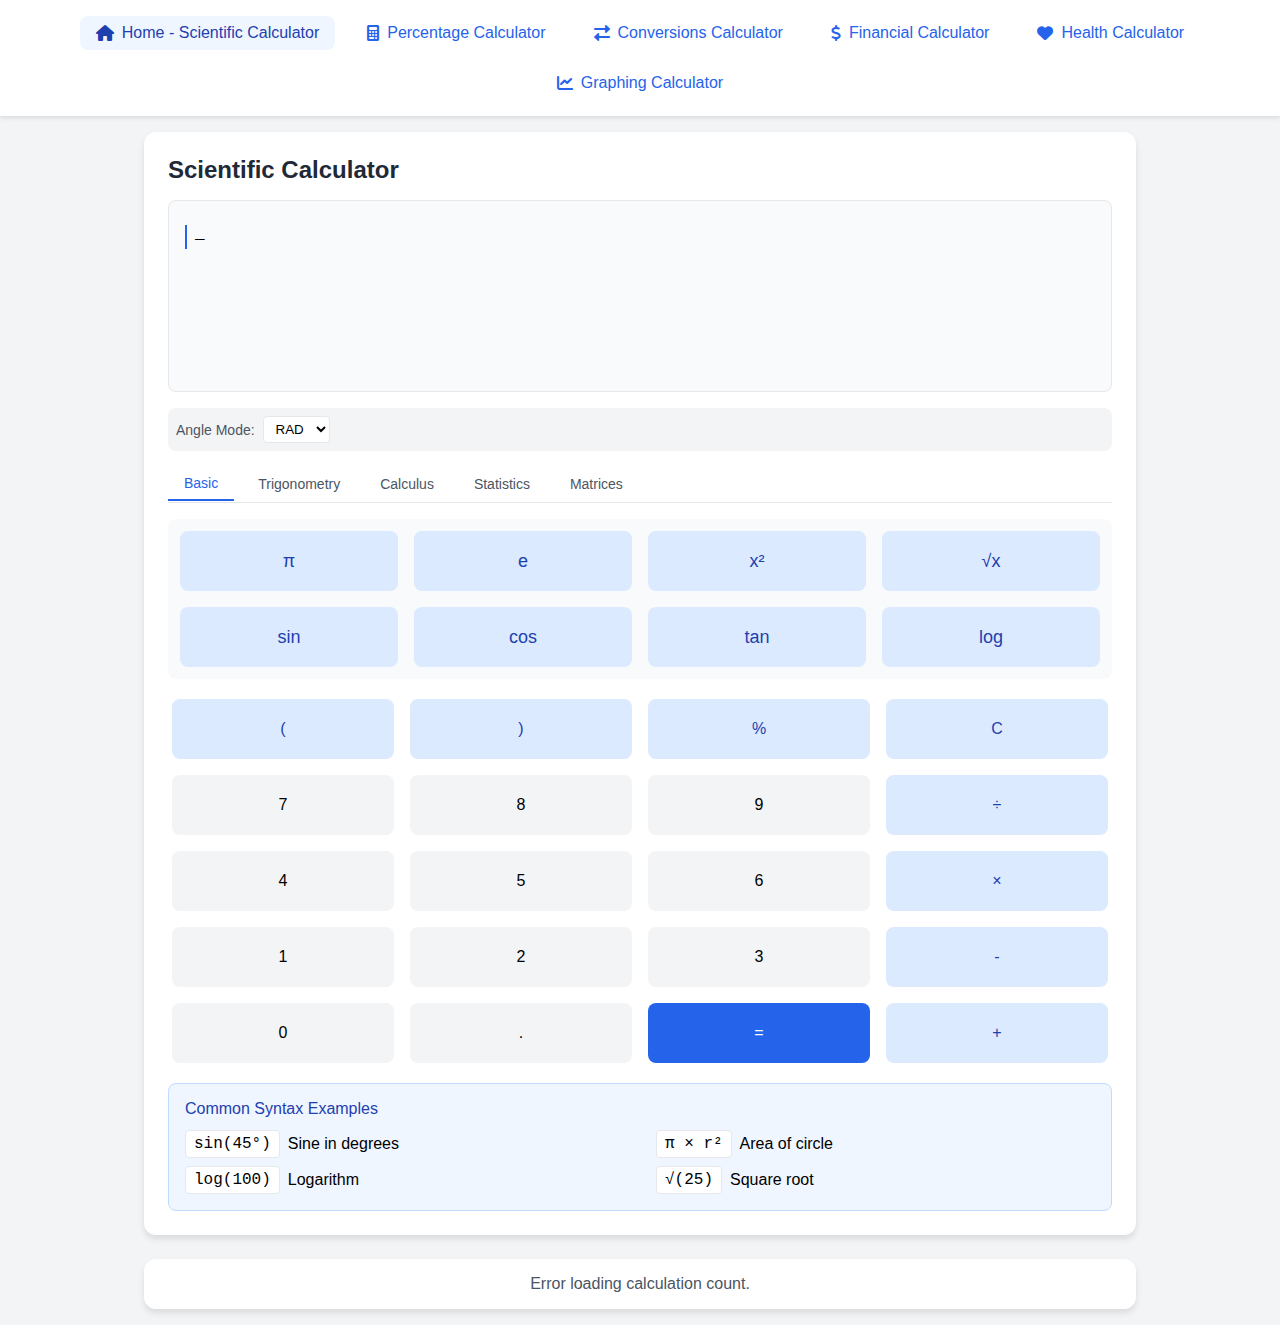
==== s3-files/index.html @ c3a4c053 "Update index.html" ====
<!--  index.html -->
<!DOCTYPE html>
<html lang="en">
<head>
    <meta charset="UTF-8">
    <meta name="viewport" content="width=device-width, initial-scale=1.0">
    <title>Scientific Calculator - XAI Project</title>
    <link rel="stylesheet" href="https://cdnjs.cloudflare.com/ajax/libs/font-awesome/6.0.0/css/all.min.css">
    <link rel="stylesheet" href="css/style.css">
</head>
<body>
    <!-- Top Navigation Bar -->
    <nav class="top-nav">
        <div class="nav-container">
            <a href="/" class="nav-link active">
                <i class="fas fa-home"></i>
                <span>Home - Scientific Calculator</span>
            </a>
            <a href="/PercentageCalculator" class="nav-link">
                <i class="fas fa-calculator"></i>
                <span>Percentage Calculator</span>
            </a>
            <a href="/ConversionsCalculator" class="nav-link">
                <i class="fas fa-exchange-alt"></i>
                <span>Conversions Calculator</span>
            </a>
            <a href="/FinancialCalculator" class="nav-link">
                <i class="fas fa-dollar-sign"></i>
                <span>Financial Calculator</span>
            </a>
            <a href="/HealthCalculator" class="nav-link">
                <i class="fas fa-heart"></i>
                <span>Health Calculator</span>
            </a>
            <a href="/GraphingCalculator" class="nav-link">
                <i class="fas fa-chart-line"></i>
                <span>Graphing Calculator</span>
            </a>
        </div>
    </nav>

    <!-- Main Content Area -->
    <main class="main-container">
        <div class="calculator-card">
            <h2 class="card-title">Scientific Calculator</h2>

            <!-- Calculator Display -->
            <div class="calculator-display">
                <div class="previous-calculations"></div>
                <div class="current-input">
                    <span class="cursor">_</span>
                </div>
            </div>

            <!-- Angle Mode Toggle -->
            <div class="angle-mode">
                <label>Angle Mode:</label>
                <select class="unit-select" id="angleMode">
                    <option value="rad">RAD</option>
                    <option value="deg">DEG</option>
                </select>
            </div>

            <!-- Function Categories -->
            <div class="function-tabs">
                <button class="tab-button active">Basic</button>
                <button class="tab-button">Trigonometry</button>
                <button class="tab-button">Calculus</button>
                <button class="tab-button">Statistics</button>
                <button class="tab-button">Matrices</button>
            </div>

            <!-- Scientific Functions -->
       <div class="scientific-functions">
                <button class="function-button">π</button>
                <button class="function-button">e</button>
                <button class="function-button">x²</button>
                <button class="function-button">√x</button>
                <button class="function-button">sin</button>
                <button class="function-button">cos</button>
                <button class="function-button">tan</button>
                <button class="function-button">log</button>
        </div>

            <!-- Calculator Buttons -->
            <div class="calculator-buttons">
            <button class="function-button">(</button>
            <button class="function-button">)</button>
            <button class="function-button">%</button>
            <button class="function-button" id="clear-btn">C</button>
            
            <button class="number-button">7</button>
            <button class="number-button">8</button>
            <button class="number-button">9</button>
            <button class="operator-button">÷</button>
            
            <button class="number-button">4</button>
            <button class="number-button">5</button>
            <button class="number-button">6</button>
            <button class="operator-button">×</button>
            
            <button class="number-button">1</button>
            <button class="number-button">2</button>
            <button class="number-button">3</button>
            <button class="operator-button">-</button>
            
            <button class="number-button">0</button>
            <button class="number-button">.</button>
            <button class="equals-button">=</button>
            <button class="operator-button">+</button>
            </div>

            <!-- Syntax Examples Panel -->
            <div class="syntax-panel">
                <h3 class="syntax-title">Common Syntax Examples</h3>
                <div class="syntax-grid">
                    <div class="syntax-item">
                        <code>sin(45°)</code>
                        <span>Sine in degrees</span>
                    </div>
                    <div class="syntax-item">
                        <code>π × r²</code>
                        <span>Area of circle</span>
                    </div>
                    <div class="syntax-item">
                        <code>log(100)</code>
                        <span>Logarithm</span>
                    </div>
                    <div class="syntax-item">
                        <code>√(25)</code>
                        <span>Square root</span>
                    </div>
                </div>
            </div>
        </div>

        <!-- Statistics Bar -->
        <div class="stats-bar">
            <div id="calculation-count">Loading total calculations...</div>
        </div>
    </main>

    <script src="js/script.js"></script>
    <script src="js/stats.js"></script>
</body>
</html>
---- s3-files/css/style.css ----
/* Base Reset */
* {
    margin: 0;
    padding: 0;
    box-sizing: border-box;
}

body {
    font-family: Arial, sans-serif;
    background-color: #f3f4f6;
    min-height: 100vh;
}

/* Navigation Styles */
.top-nav {
    background-color: white;
    box-shadow: 0 2px 4px rgba(0,0,0,0.1);
    padding: 1rem;
    width: 100%;
}

.nav-container {
    max-width: 1200px;
    margin: 0 auto;
    display: flex;
    justify-content: center;
    flex-wrap: wrap;
    gap: 1rem;
    padding: 0 1rem;
}

.nav-link {
    display: flex;
    align-items: center;
    gap: 0.5rem;
    padding: 0.5rem 1rem;
    color: #2563eb;
    text-decoration: none;
    border-radius: 0.5rem;
    transition: background-color 0.2s;
}

.nav-link:hover {
    background-color: #eff6ff;
}

.nav-link.active {
    background-color: #eff6ff;
    font-weight: 500;
    color: #1e40af;
}

/* Main Container */
.main-container {
    max-width: 1024px;
    margin: 1rem auto;
    padding: 0 1rem;
}

/* Calculator Card */
.calculator-card {
    background-color: white;
    border-radius: 0.75rem;
    box-shadow: 0 4px 6px rgba(0,0,0,0.1);
    padding: 1.5rem;
    margin-bottom: 1.5rem;
}

.card-title {
    font-size: 1.5rem;
    font-weight: 600;
    margin-bottom: 1rem;
    color: #1f2937;
}

/* Calculator Display */
.calculator-display {
    background-color: #f9fafb;
    border-radius: 0.5rem;
    padding: 1rem;
    height: 12rem;
    overflow-y: auto;
    font-family: 'Courier New', monospace;
    margin-bottom: 1rem;
    border: 1px solid #e5e7eb;
}

.previous-calculations {
    color: #4b5563;
    margin-bottom: 0.5rem;
}

.current-input {
    border-left: 2px solid #2563eb;
    padding-left: 0.5rem;
    margin-top: 0.5rem;
    min-height: 1.5rem;
}

/* Angle Mode Toggle */
.angle-mode {
    display: flex;
    align-items: center;
    gap: 0.5rem;
    margin-bottom: 1rem;
    padding: 0.5rem;
    background-color: #f3f4f6;
    border-radius: 0.5rem;
}

.angle-mode label {
    color: #4b5563;
    font-size: 0.875rem;
    font-weight: 500;
}

.unit-select {
    padding: 0.25rem 0.5rem;
    border: 1px solid #e5e7eb;
    border-radius: 0.25rem;
    background-color: white;
    cursor: pointer;
}

/* Function Tabs */
.function-tabs {
    display: flex;
    gap: 0.5rem;
    border-bottom: 1px solid #e5e7eb;
    margin-bottom: 1rem;
    overflow-x: auto;
    padding-bottom: 1px;
}

.tab-button {
    padding: 0.5rem 1rem;
    border: none;
    background: none;
    color: #4b5563;
    font-size: 0.875rem;
    cursor: pointer;
    transition: all 0.2s;
    white-space: nowrap;
}

.tab-button.active {
    color: #2563eb;
    border-bottom: 2px solid #2563eb;
}

.tab-button:hover {
    color: #2563eb;
}

/* Scientific Functions */
.scientific-functions {
    display: grid;
    grid-template-columns: repeat(4, 1fr);
    gap: 0.5rem;
    margin-bottom: 1rem;
    padding: 0.5rem;
    background-color: #f8fafc;
    border-radius: 0.5rem;
}

.scientific-functions button {
    padding: 1rem;
    border: none;
    border-radius: 0.5rem;
    background-color: #dbeafe;
    color: #1e40af;
    font-size: 1.125rem;
    font-weight: 500;
    cursor: pointer;
    transition: background-color 0.2s, transform 0.1s;
    min-width: 60px;
    height: 60px;
    display: flex;
    align-items: center;
    justify-content: center;
}

.scientific-functions button:hover {
    background-color: #bfdbfe;
    transform: translateY(-1px);
}

.scientific-functions button:active {
    transform: translateY(1px);
}

/* Calculator Buttons */
.calculator-buttons {
    display: grid;
    grid-template-columns: repeat(4, 1fr);
    gap: 0.5rem;
    margin-bottom: 1rem;
}

.calculator-buttons button {
    padding: 1rem;
    border: none;
    border-radius: 0.5rem;
    font-size: 1rem;
    cursor: pointer;
    transition: background-color 0.2s, transform 0.1s;
    height: 60px;
    display: flex;
    align-items: center;
    justify-content: center;
}

.calculator-buttons button:active {
    transform: scale(0.98);
}

.number-button {
    background-color: #f3f4f6;
    font-size: 1.25rem;
}

.number-button:hover {
    background-color: #e5e7eb;
}

.operator-button {
    background-color: #dbeafe;
    color: #1e40af;
    font-size: 1.5rem;
}

.operator-button:hover {
    background-color: #bfdbfe;
}

.equals-button {
    background-color: #2563eb;
    color: white;
    font-size: 1.5rem;
}

.equals-button:hover {
    background-color: #1d4ed8;
}

.function-button {
    background-color: #dbeafe;
    color: #1e40af;
}

.function-button:hover {
    background-color: #bfdbfe;
}

/* Syntax Panel */
.syntax-panel {
    background-color: #eff6ff;
    border: 1px solid #bfdbfe;
    border-radius: 0.5rem;
    padding: 1rem;
    margin-top: 1rem;
}

.syntax-title {
    color: #1e40af;
    font-size: 1rem;
    font-weight: 500;
    margin-bottom: 0.75rem;
}

.syntax-grid {
    display: grid;
    grid-template-columns: repeat(2, 1fr);
    gap: 0.5rem 2rem;
}

.syntax-item {
    display: flex;
    align-items: center;
    gap: 0.5rem;
}

.syntax-item code {
    background-color: white;
    padding: 0.25rem 0.5rem;
    border-radius: 0.25rem;
    font-family: 'Courier New', monospace;
    border: 1px solid #e5e7eb;
}

/* Statistics Bar */
.stats-bar {
    background-color: white;
    border-radius: 0.75rem;
    box-shadow: 0 4px 6px rgba(0,0,0,0.1);
    padding: 1rem;
    text-align: center;
    color: #4b5563;
}

/* Custom Scrollbar */
::-webkit-scrollbar {
    width: 8px;
    height: 8px;
}

::-webkit-scrollbar-track {
    background: #f1f1f1;
    border-radius: 4px;
}

::-webkit-scrollbar-thumb {
    background: #c1c1c1;
    border-radius: 4px;
}

::-webkit-scrollbar-thumb:hover {
    background: #a1a1a1;
}

/* Error States */
.error {
    color: #dc2626;
    background-color: #fee2e2;
    border: 1px solid #fecaca;
    padding: 0.5rem;
    border-radius: 0.5rem;
    margin-bottom: 0.5rem;
}

/* Loading State */
.loading {
    color: #2563eb;
    background-color: #eff6ff;
    border: 1px solid #bfdbfe;
    padding: 0.5rem;
    border-radius: 0.5rem;
    margin-bottom: 0.5rem;
    text-align: center;
}

/* Responsive Design */
@media (max-width: 768px) {
    .nav-container {
        flex-direction: column;
        align-items: stretch;
    }

    .nav-link {
        width: 100%;
        justify-content: center;
    }

    .nav-link.active {
        order: -1;
    }

    .scientific-functions {
        grid-template-columns: repeat(4, 1fr);
        gap: 0.25rem;
    }

    .scientific-functions button {
        padding: 0.75rem;
        font-size: 1rem;
        height: 50px;
    }

    .syntax-grid {
        grid-template-columns: 1fr;
    }

    .calculator-buttons button {
        padding: 0.75rem;
        height: 50px;
    }
}

@media (max-width: 480px) {
    .scientific-functions {
        grid-template-columns: repeat(2, 1fr);
    }

    .scientific-functions button {
        height: 45px;
    }

    .calculator-buttons button {
        font-size: 0.875rem;
    }
}
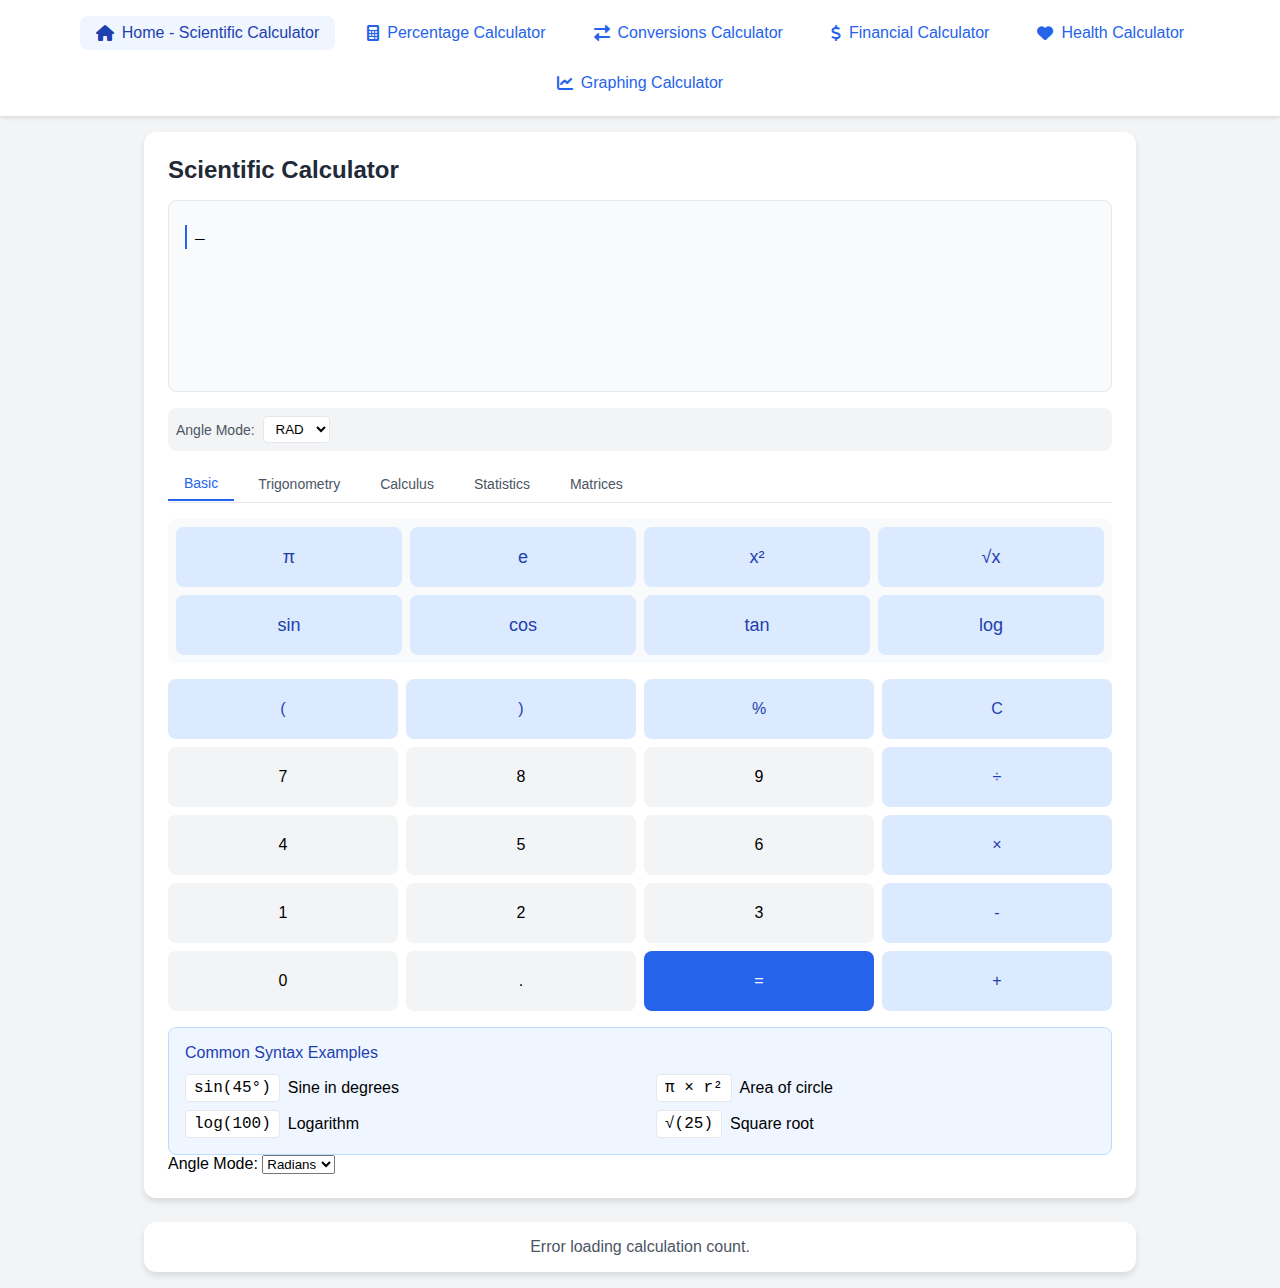
==== commit 150838ab: "adding missing elements fo trig mode" ====
--- a/s3-files/index.html
+++ b/s3-files/index.html
@@ -132,6 +132,20 @@
                     </div>
                 </div>
             </div>
+
+            <!-- Angle Mode Selector -->
+            <div class="angle-mode-selector">
+                <label for="angleMode">Angle Mode:</label>
+                <select id="angleMode">
+                    <option value="rad">Radians</option>
+                    <option value="deg">Degrees</option>
+                </select>
+            </div>
+
+            <!-- Trig Help Panel -->
+            <div class="trig-help-panel">
+                <!-- Dynamic help text will be inserted here -->
+            </div>
         </div>
 
         <!-- Statistics Bar -->
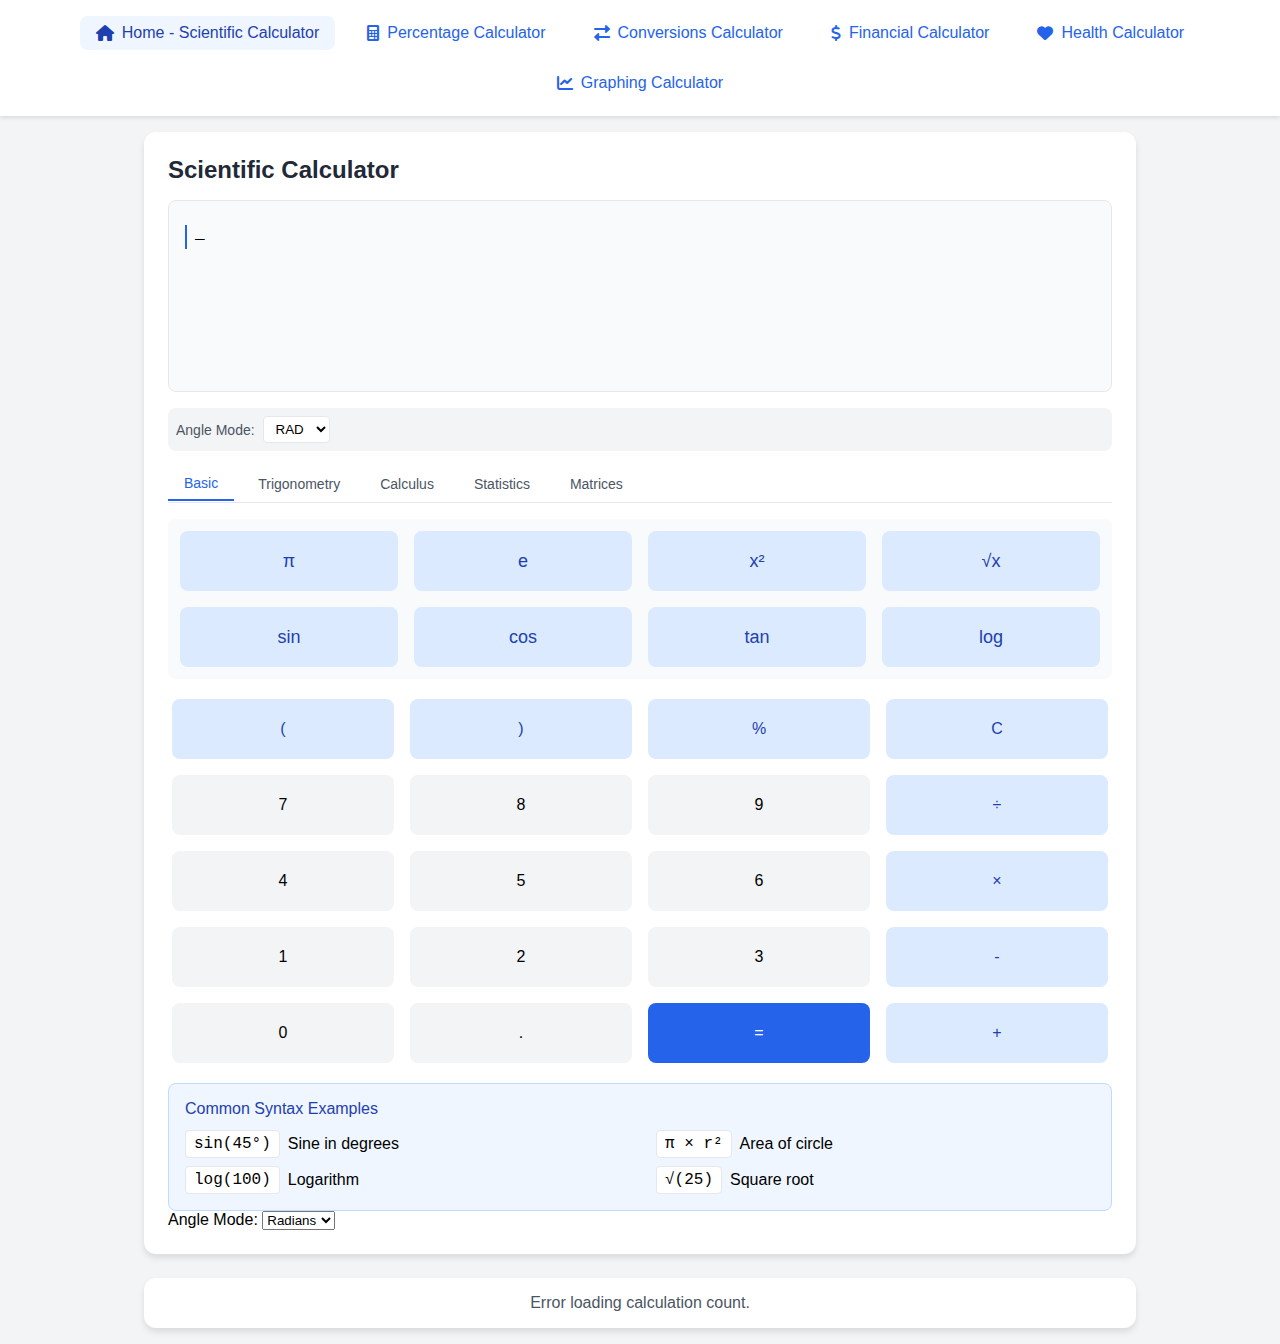
==== commit 13011c7a: "fixing issues with trigonometry calculations" ====
--- a/s3-files/index.html
+++ b/s3-files/index.html
@@ -55,7 +55,7 @@
             <!-- Angle Mode Toggle -->
             <div class="angle-mode">
                 <label>Angle Mode:</label>
-                <select class="unit-select" id="angleMode">
+                <select class="unit-select" id="angleModeSelect">
                     <option value="rad">RAD</option>
                     <option value="deg">DEG</option>
                 </select>
@@ -135,8 +135,8 @@
 
             <!-- Angle Mode Selector -->
             <div class="angle-mode-selector">
-                <label for="angleMode">Angle Mode:</label>
-                <select id="angleMode">
+                <label for="angleModeSelector">Angle Mode:</label>
+                <select id="angleModeSelector">
                     <option value="rad">Radians</option>
                     <option value="deg">Degrees</option>
                 </select>
@@ -154,7 +154,7 @@
         </div>
     </main>
 
-    <script src="js/script.js"></script>
+    <script src="js/script.js" type="module"></script>
     <script src="js/stats.js"></script>
 </body>
 </html>
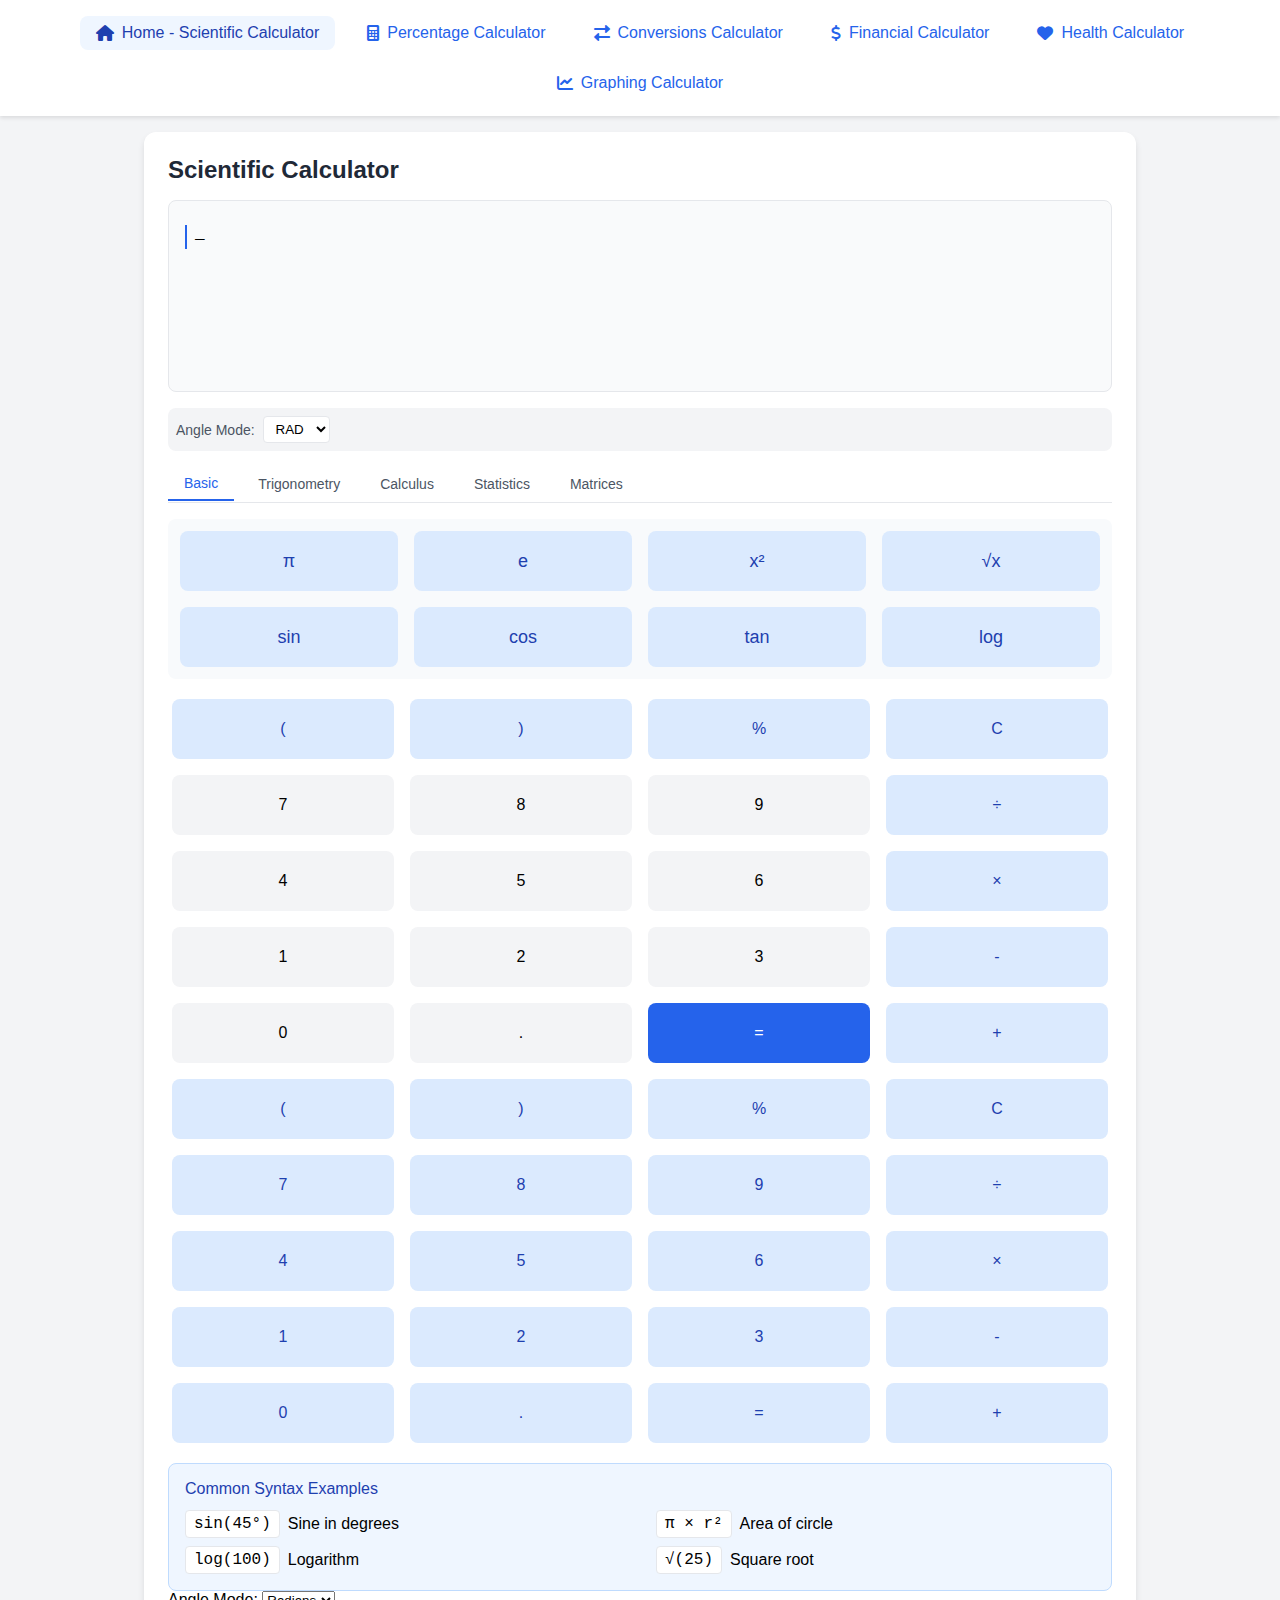
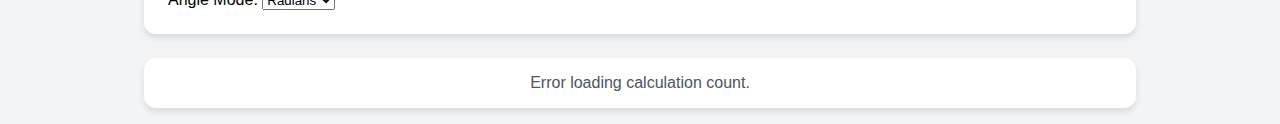
==== commit 188f4151: "fixed 2 issues" ====
--- a/s3-files/index.html
+++ b/s3-files/index.html
@@ -7,6 +7,7 @@
     <title>Scientific Calculator - XAI Project</title>
     <link rel="stylesheet" href="https://cdnjs.cloudflare.com/ajax/libs/font-awesome/6.0.0/css/all.min.css">
     <link rel="stylesheet" href="css/style.css">
+    <link rel="stylesheet" href="css/modes/trig.css">
 </head>
 <body>
     <!-- Top Navigation Bar -->
--- a/s3-files/css/modes/trig.css
+++ b/s3-files/css/modes/trig.css
@@ -0,0 +1,24 @@
+/* Trig mode specific styles */
+.trig-mode .calculator-buttons {
+    grid-template-columns: repeat(4, 1fr);
+    gap: 0.5rem;
+}
+
+.trig-mode .function-button {
+    background-color: #dbeafe;
+    color: #1e40af;
+    font-size: 0.9rem;
+    font-weight: 500;
+}
+
+.trig-mode .angle-indicator {
+    display: flex;
+    align-items: center;
+    justify-content: center;
+    padding: 0.25rem;
+    background-color: #eff6ff;
+    border-radius: 0.25rem;
+    margin-bottom: 0.5rem;
+}
+
+/* Add more specific styles */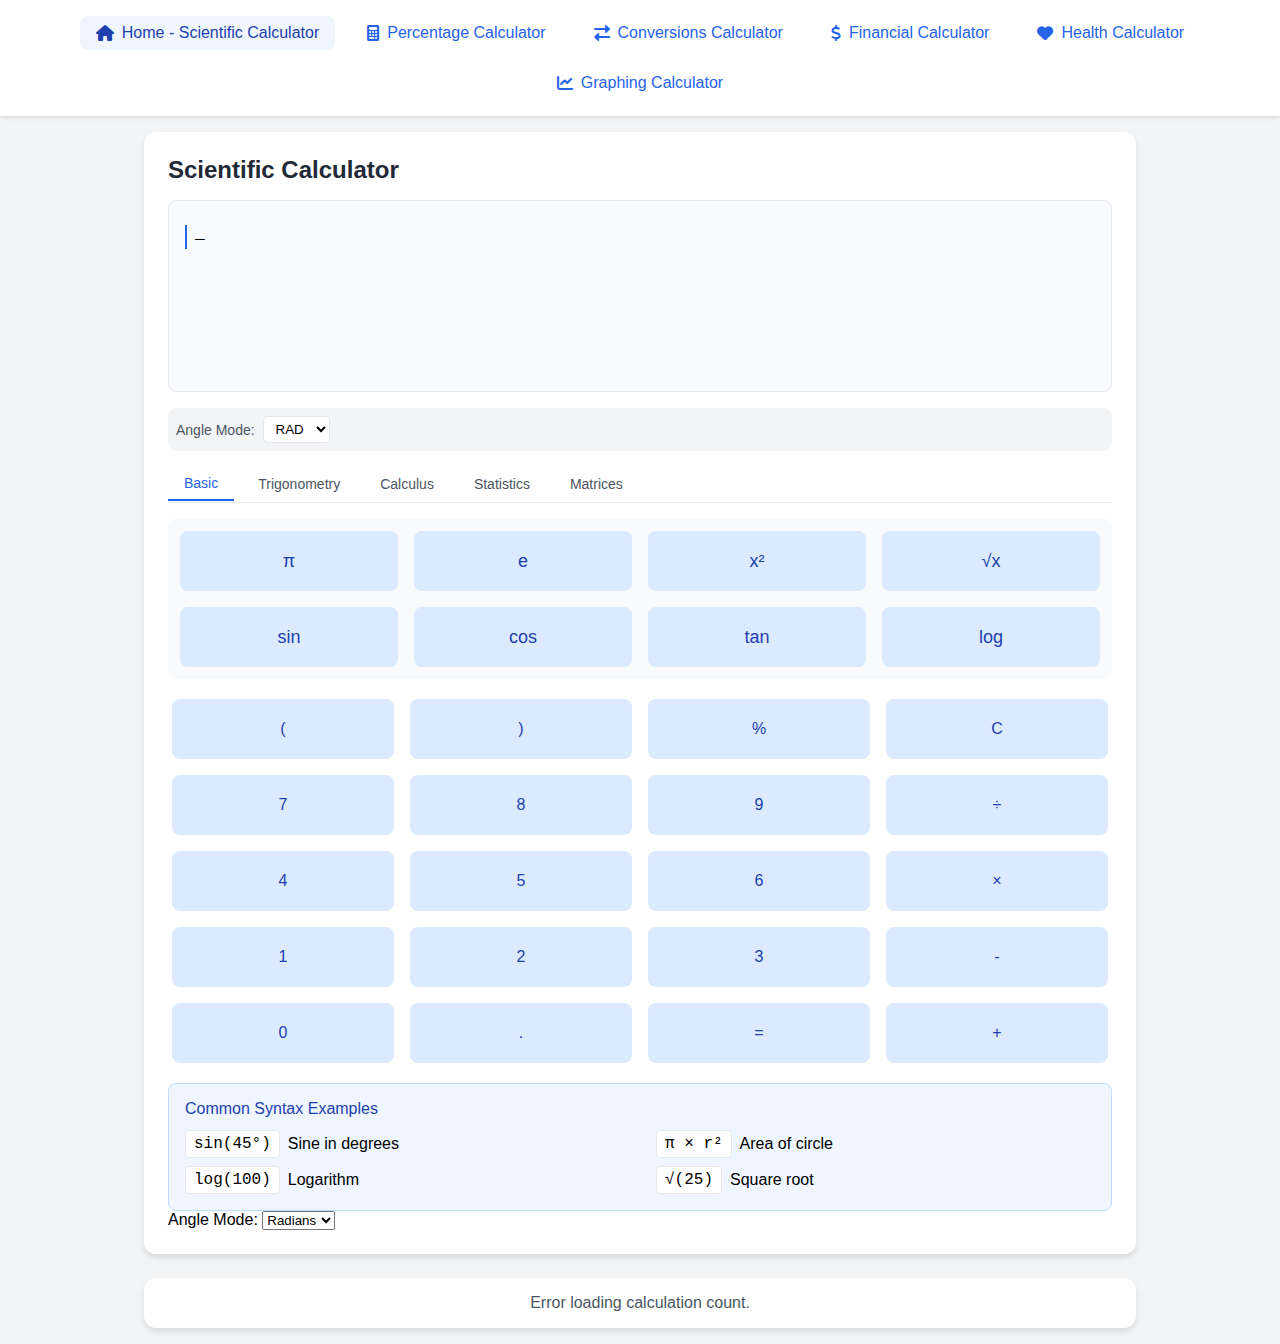
==== commit b277978f: "button issue" ====
--- a/s3-files/index.html
+++ b/s3-files/index.html
@@ -72,7 +72,7 @@
             </div>
 
             <!-- Scientific Functions -->
-       <div class="scientific-functions">
+            <div class="scientific-functions">
                 <button class="function-button">π</button>
                 <button class="function-button">e</button>
                 <button class="function-button">x²</button>
@@ -81,34 +81,11 @@
                 <button class="function-button">cos</button>
                 <button class="function-button">tan</button>
                 <button class="function-button">log</button>
-        </div>
+            </div>
 
             <!-- Calculator Buttons -->
             <div class="calculator-buttons">
-            <button class="function-button">(</button>
-            <button class="function-button">)</button>
-            <button class="function-button">%</button>
-            <button class="function-button" id="clear-btn">C</button>
-            
-            <button class="number-button">7</button>
-            <button class="number-button">8</button>
-            <button class="number-button">9</button>
-            <button class="operator-button">÷</button>
-            
-            <button class="number-button">4</button>
-            <button class="number-button">5</button>
-            <button class="number-button">6</button>
-            <button class="operator-button">×</button>
-            
-            <button class="number-button">1</button>
-            <button class="number-button">2</button>
-            <button class="number-button">3</button>
-            <button class="operator-button">-</button>
-            
-            <button class="number-button">0</button>
-            <button class="number-button">.</button>
-            <button class="equals-button">=</button>
-            <button class="operator-button">+</button>
+                <!-- Buttons will be dynamically added here -->
             </div>
 
             <!-- Syntax Examples Panel -->
